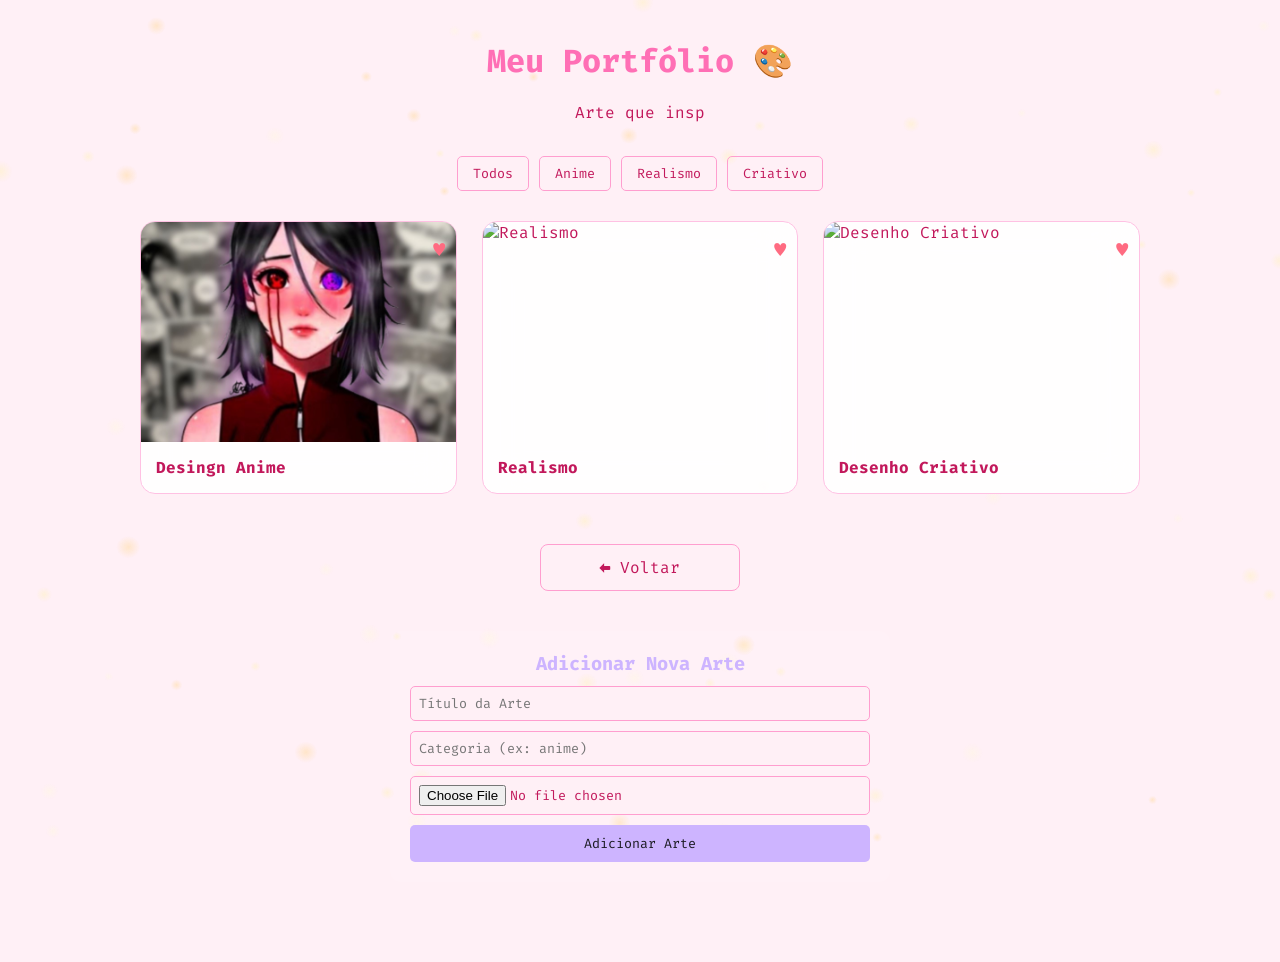
==== projetos.html @ d29a0813 "Criar projetos.html" ====
<!DOCTYPE html>
<html lang="pt-BR">
<head>
<meta charset="UTF-8">
<meta name="viewport" content="width=device-width, initial-scale=1.0">
<title>Portfólio | Artes da Nicoli</title>
<link href="https://fonts.googleapis.com/css2?family=Fira+Code&display=swap" rel="stylesheet">
<style>
*{margin:0;padding:0;box-sizing:border-box;font-family:'Fira Code', monospace;}
body{background:#1a1a22;color:#f2f2f2;min-height:100vh;padding:40px;position: relative;scroll-behavior:smooth;}
#particles{position:fixed;width:100%;height:100%;top:0;left:0;z-index:-1;pointer-events:none;}
.titulo{text-align:center;font-size:32px;margin-bottom:20px;color:#cdb4ff;}
.subtitulo{ text-align: center; margin-bottom: 30px; height: 24px; overflow: hidden; white-space: nowrap; }
.filtros{text-align:center;margin-bottom:30px;}
.filtros button{padding:8px 15px;margin:0 5px;border:1px solid #cdb4ff;border-radius:5px;background:transparent;color:#cdb4ff;cursor:pointer;transition:0.3s;}
.filtros button:hover{background:#cdb4ff;color:#1a1a22;}
.grid{display:grid;grid-template-columns:repeat(auto-fit,minmax(200px,1fr));gap:25px;max-width:1000px;margin:auto;}
.card{background:rgba(255,255,255,0.06);border:1px solid rgba(255,255,255,0.15);border-radius:15px;overflow:hidden;backdrop-filter:blur(20px);opacity:0;transform:translateY(40px);position:relative;transition:transform 0.5s ease, opacity 0.5s ease;}
.card.show{opacity:1;transform:translateY(0);}
.card:hover{transform:translateY(-10px) scale(1.03);box-shadow:0 0 15px #cdb4ff;}
.card img{width:100%;height:220px;object-fit:cover;cursor:pointer;display:block;}
.card h3{padding:15px;font-size:16px;}
.favorito{position:absolute;top:10px;right:10px;font-size:24px;color:#ff6b81;cursor:pointer;transition:0.3s;z-index:5;}
.favorito.active{color:#ffd700;}
.voltar{display:block;width:200px;text-align:center;margin:50px auto 0;padding:12px;border-radius:8px;border:1px solid #cdb4ff;color:#cdb4ff;text-decoration:none;transition:0.3s;cursor:pointer;}
.voltar:hover{background:#cdb4ff;color:#1a1a22;box-shadow:0 0 12px #cdb4ff;}
.lightbox{position:fixed;top:0;left:0;width:100%;height:100%;background:rgba(0,0,0,0.95);display:flex;justify-content:center;align-items:center;flex-direction:column;opacity:0;pointer-events:none;transition:0.4s; padding:20px;text-align:center;}
.lightbox.show{opacity:1;pointer-events:auto;}
.lightbox img{max-width:90%;max-height:60%;border-radius:10px;margin-bottom:15px;transition: opacity 0.5s ease-in-out; opacity:1;}
.lightbox img.fade-out{opacity:0;}
.lightbox h3{color:#cdb4ff;margin-bottom:10px;}
.loader{border:4px solid rgba(255,255,255,0.2);border-top:4px solid #cdb4ff;border-radius:50%;width:40px;height:40px;animation:spin 1s linear infinite;position:absolute;top:50%;left:50%;transform:translate(-50%,-50%);display:none;}
@keyframes spin{0%{transform:translate(-50%,-50%) rotate(0deg);}100%{transform:translate(-50%,-50%) rotate(360deg);}}
.fechar{position:absolute;top:25px;left:25px;padding:10px 18px;border-radius:8px;border:1px solid #cdb4ff;background:transparent;color:#cdb4ff;cursor:pointer;transition:0.3s;z-index:100;}
.fechar:hover{background:#cdb4ff;color:#1a1a22;}
.seta{position:absolute;top:50%;transform:translateY(-50%);font-size:40px;color:#cdb4ff;cursor:pointer;user-select:none;transition:0.3s;}
.seta:hover{transform:translateY(-50%) scale(1.1);}
.esquerda{left:20px;}
.direita{right:20px;}
#painel{max-width:500px;margin:40px auto;padding:20px;background:rgba(255,255,255,0.1);border-radius:10px;}
#painel h3{margin-bottom:10px;color:#cdb4ff;text-align:center;}
#painel input,#painel select{width:100%;padding:8px;margin-bottom:10px;border-radius:5px;border:1px solid #cdb4ff;background:transparent;color:#f2f2f2;}
#painel button{padding:10px 15px;border:none;border-radius:5px;background:#cdb4ff;color:#1a1a22;cursor:pointer;transition:0.3s;width:100%;}
#painel button:hover{background:#ff9ecf;}
@media(max-width:768px){.grid{grid-template-columns:repeat(auto-fit,minmax(150px,1fr));}.lightbox img{max-width:90%;max-height:70%;}}
@media(max-width:480px){.grid{grid-template-columns:1fr;gap:15px;}.lightbox img{max-width:95%;max-height:60%;}.seta{font-size:30px;}}
@media(prefers-color-scheme: light){
body{background:#fff0f6;color:#c2185b;}
.titulo{color:#ff6fb5;}
.card{background:rgba(255,255,255,0.9);border:1px solid #ffc1e3;}
.card:hover{box-shadow:0 0 15px #ff9ecf;}
.filtros button{border:1px solid #ff9ecf;color:#c2185b;}
.filtros button:hover{background:#ff9ecf;color:white;}
.voltar{border:1px solid #ff9ecf;color:#c2185b;}
.voltar:hover{background:#ff9ecf;color:white;box-shadow:0 0 12px #ff9ecf;}
.fechar{border:1px solid #ff9ecf;color:#c2185b;}
.fechar:hover{background:#ff9ecf;color:white;box-shadow:0 0 10px #ff9ecf;}
.seta{color:#ff9ecf;}
#painel input,#painel select{border:1px solid #ff9ecf;color:#c2185b;background:#fff0f6;}
}
</style>
</head>
<body>

<canvas id="particles"></canvas>

<h1 class="titulo">Meu Portfólio 🎨</h1>
<p class="subtitulo"></p>

<div class="filtros"></div>
<div class="grid" id="grid"></div>

<!-- botão voltar corrigido -->
<a class="voltar" id="botaoVoltar">⬅ Voltar</a>

<div class="lightbox" id="lightbox">
  <button class="fechar" id="fecharZoom">⬅ Voltar</button>
  <div class="seta esquerda" id="prev">❮</div>
  <div class="seta direita" id="next">❯</div>
  <h3 id="lightbox-titulo"></h3>
  <img id="lightbox-img">
  <div class="loader" id="lightbox-loader"></div>
</div>

<div id="painel">
  <h3>Adicionar Nova Arte</h3>
  <input type="text" id="tituloArte" placeholder="Título da Arte">
  <input type="text" id="categoriaArte" placeholder="Categoria (ex: anime)">
  <input type="file" id="fileImagem" accept="image/*">
  <button id="adicionarArte">Adicionar Arte</button>
</div>

<script>
/* ====================== partículas ====================== */
const canvas=document.getElementById("particles"),ctx=canvas.getContext("2d");
function ajustarCanvas(){canvas.width=document.body.scrollWidth;canvas.height=document.body.scrollHeight;}
ajustarCanvas();window.addEventListener("resize",ajustarCanvas);
let particles=[],cores=["#fff5e6","#fff1cc","#ffe0b3"];
for(let i=0;i<80;i++) particles.push({x:Math.random()*canvas.width,y:Math.random()*canvas.height,r:Math.random()*2+1,cor:cores[Math.floor(Math.random()*cores.length)],vel:Math.random()*0.3+0.1});
function draw(){ctx.clearRect(0,0,canvas.width,canvas.height);particles.forEach(p=>{let grad=ctx.createRadialGradient(p.x,p.y,0,p.x,p.y,p.r*4);grad.addColorStop(0,p.cor+"aa");grad.addColorStop(1,p.cor+"00");ctx.beginPath();ctx.arc(p.x,p.y,p.r*4,0,Math.PI*2);ctx.fillStyle=grad;ctx.fill();p.y+=p.vel;if(p.y>canvas.height)p.y=0;});requestAnimationFrame(draw);}
draw();

/* ====================== digitação ====================== */
const subtitulo=document.querySelector(".subtitulo");
let frases=["Arte que inspira","Criatividade sem limites","Bem-vindo ao meu mundo"];
let i=0,j=0,mostrar=true;
function digitar(){subtitulo.innerText=frases[i].slice(0,j);if(mostrar) j++; else j--; if(j>frases[i].length) mostrar=false; if(j===0){mostrar=true;i=(i+1)%frases.length;} setTimeout(digitar,100);}
digitar();

/* ====================== dados iniciais ====================== */
let artes=JSON.parse(localStorage.getItem("artes"))||[
  {titulo:"Desingn Anime",categoria:"anime",imagem:"arte1.jpg"},
  {titulo:"Realismo",categoria:"realismo",imagem:"arte2.jpg"},
  {titulo:"Desenho Criativo",categoria:"criativo",imagem:"arte3.jpg"}
];

/* ====================== renderizar artes ====================== */
function renderizarArtes(){
  const grid=document.getElementById("grid");
  const filtroDiv=document.querySelector(".filtros");
  grid.innerHTML="";
  const categorias=["todos",...new Set(artes.map(a=>a.categoria))];
  filtroDiv.innerHTML=categorias.map(c=>`<button data-categoria="${c}">${c.charAt(0).toUpperCase()+c.slice(1)}</button>`).join("");
  artes.forEach(a=>{
    const card=document.createElement("div");
    card.className="card";
    card.dataset.categoria=a.categoria;
    card.innerHTML=`<span class="favorito">♥</span><img data-src="${a.imagem}" alt="${a.titulo}"><h3>${a.titulo}</h3>`;
    grid.appendChild(card);
  });
  iniciarInteracoes();
  lazyLoadImages();
}
renderizarArtes();

/* ====================== lazy load ====================== */
function lazyLoadImages(){
  const imgs=document.querySelectorAll(".card img");
  const observer=new IntersectionObserver(entries=>{
    entries.forEach(entry=>{
      if(entry.isIntersecting){
        const img=entry.target;
        img.src=img.dataset.src;
        observer.unobserve(img);
      }
    });
  });
  imgs.forEach(img=>{
    img.src="";
    observer.observe(img);
  });
}

/* ====================== adicionar nova arte ====================== */
document.getElementById("adicionarArte").addEventListener("click",()=>{
  const titulo=document.getElementById("tituloArte").value;
  const categoria=document.getElementById("categoriaArte").value;
  const fileInput=document.getElementById("fileImagem");
  if(titulo && categoria && fileInput.files.length>0){
    const file=fileInput.files[0];
    const reader=new FileReader();
    reader.onload=function(e){
      const imagemData=e.target.result;
      artes.push({titulo:titulo,categoria:categoria,imagem:imagemData});
      localStorage.setItem("artes",JSON.stringify(artes));
      renderizarArtes();
      document.getElementById("tituloArte").value="";
      document.getElementById("categoriaArte").value="";
      fileInput.value="";
    };
    reader.readAsDataURL(file);
  } else alert("Preencha todos os campos e selecione uma imagem!");
});

/* ====================== interações cards e lightbox ====================== */
function iniciarInteracoes(){
  const cards=document.querySelectorAll(".card");
  const observer=new IntersectionObserver(entries=>{entries.forEach(entry=>{if(entry.isIntersecting){entry.target.classList.add("show");}})});
  cards.forEach(c=>observer.observe(c));

  document.querySelectorAll(".filtros button").forEach(btn=>{
    btn.addEventListener("click",()=>{
      const cat=btn.dataset.categoria;
      document.querySelectorAll(".card").forEach(c=>{
        if(cat=="todos"||c.dataset.categoria==cat){
          c.style.display="block";
          setTimeout(()=>{c.classList.add("show");},50);
        }else{
          c.classList.remove("show");
          setTimeout(()=>{c.style.display="none";},400);
        }
      });
    });
  });

  const imagens=document.querySelectorAll(".card img");
  const lightbox=document.getElementById("lightbox");
  const lightboxImg=document.getElementById("lightbox-img");
  const lightboxTitulo=document.getElementById("lightbox-titulo");
  const loader=document.getElementById("lightbox-loader");
  const next=document.getElementById("next");
  const prev=document.getElementById("prev");
  let index=0;

  function mostrarImagem(){
    const c=imagens[index].closest(".card");
    const novaSrc=imagens[index].src;
    const titulo=c.querySelector("h3").innerText;
    lightboxImg.classList.add("fade-out");
    loader.style.display="block";
    setTimeout(()=>{
      lightboxImg.src=novaSrc;
      lightboxTitulo.innerText=titulo;
      lightboxImg.onload=()=>loader.style.display="none";
      lightboxImg.classList.remove("fade-out");
    },250);
  }

  imagens.forEach((img,i)=>{img.addEventListener("click",()=>{index=i;mostrarImagem();lightbox.classList.add("show");});});
  next.onclick=()=>{index++;if(index>=imagens.length)index=0;mostrarImagem();};
  prev.onclick=()=>{index--;if(index<0)index=imagens.length-1;mostrarImagem();};
  document.getElementById("fecharZoom").onclick=()=>{lightbox.classList.remove("show");};

  document.addEventListener("keydown",(e)=>{
    if(lightbox.classList.contains("show")){
      if(e.key==="ArrowRight") next.onclick();
      if(e.key==="ArrowLeft") prev.onclick();
      if(e.key==="Escape") lightbox.classList.remove("show");
    }
  });

  let touchStartX=0,touchEndX=0;
  lightbox.addEventListener("touchstart",e=>{touchStartX=e.changedTouches[0].screenX;},false);
  lightbox.addEventListener("touchend",e=>{touchEndX=e.changedTouches[0].screenX;handleSwipeGesture();},false);
  function handleSwipeGesture(){
    const swipeDistance=touchEndX-touchStartX;
    const minSwipe=50;
    if(swipeDistance>minSwipe) prev.onclick();
    else if(swipeDistance<-minSwipe) next.onclick();
  }

  const favs=document.querySelectorAll(".favorito");
  favs.forEach(f=>{
    const imgSrc=f.nextElementSibling.src;
    if(localStorage.getItem("fav_"+imgSrc)) f.classList.add("active");
    f.addEventListener("click",()=>{
      f.classList.toggle("active");
      if(f.classList.contains("active")) localStorage.setItem("fav_"+imgSrc,"true");
      else localStorage.removeItem("fav_"+imgSrc);
    });
  });
}

/* ====================== botão voltar funcional ====================== */
document.getElementById("botaoVoltar").addEventListener("click",()=>{
  window.scrollTo({top:0,behavior:"smooth"});
});
</script>

</body>
</html>
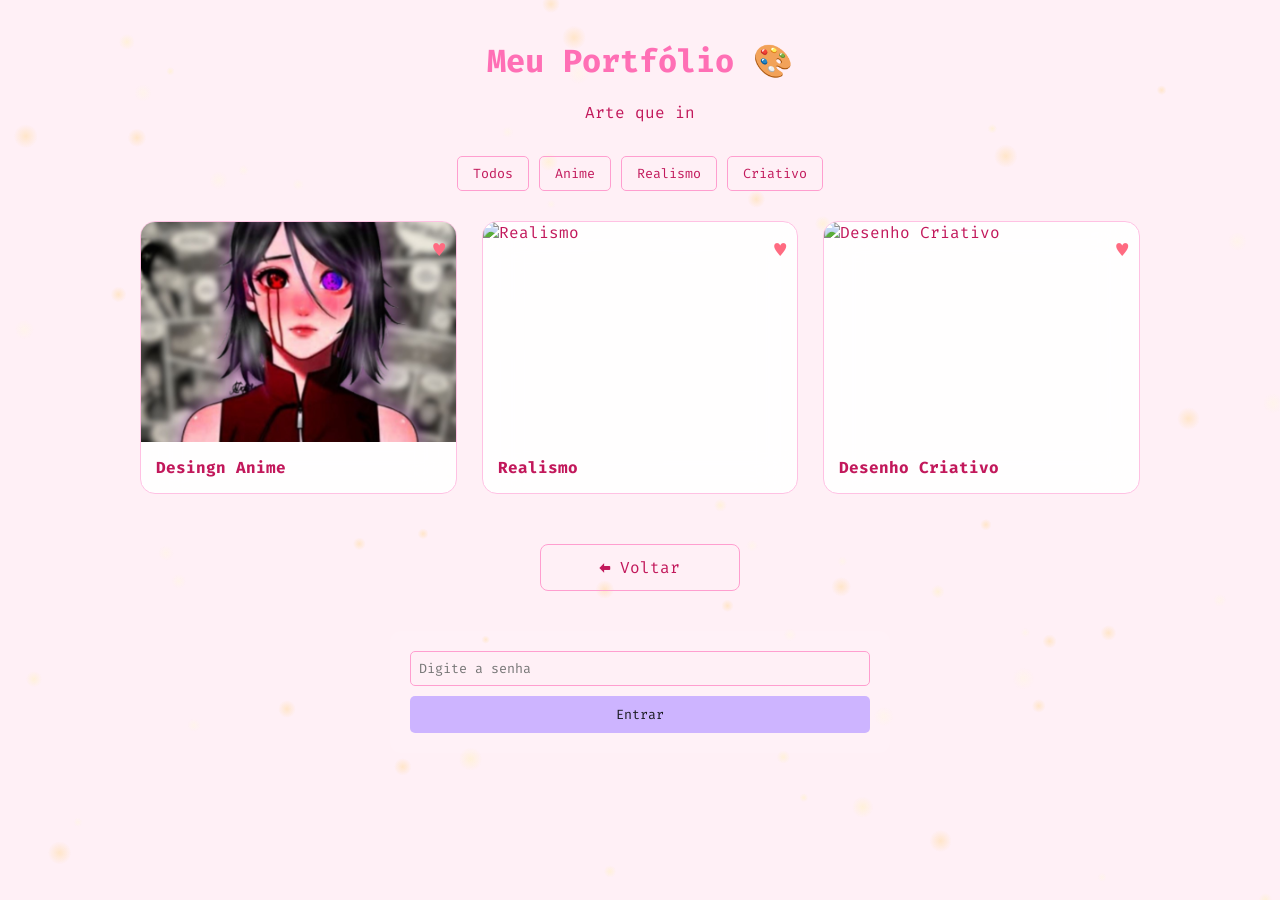
==== commit 28fcdbca: "Atualizar o projetos.html" ====
--- a/projetos.html
+++ b/projetos.html
@@ -37,11 +37,11 @@
 .seta:hover{transform:translateY(-50%) scale(1.1);}
 .esquerda{left:20px;}
 .direita{right:20px;}
-#painel{max-width:500px;margin:40px auto;padding:20px;background:rgba(255,255,255,0.1);border-radius:10px;}
-#painel h3{margin-bottom:10px;color:#cdb4ff;text-align:center;}
-#painel input,#painel select{width:100%;padding:8px;margin-bottom:10px;border-radius:5px;border:1px solid #cdb4ff;background:transparent;color:#f2f2f2;}
-#painel button{padding:10px 15px;border:none;border-radius:5px;background:#cdb4ff;color:#1a1a22;cursor:pointer;transition:0.3s;width:100%;}
-#painel button:hover{background:#ff9ecf;}
+#painel,#loginPainel{max-width:500px;margin:40px auto;padding:20px;background:rgba(255,255,255,0.1);border-radius:10px;transition:opacity 0.5s ease;}
+#painel h3,#loginPainel h3{margin-bottom:10px;color:#cdb4ff;text-align:center;}
+#painel input,#painel select,#loginPainel input{width:100%;padding:8px;margin-bottom:10px;border-radius:5px;border:1px solid #cdb4ff;background:transparent;color:#f2f2f2;}
+#painel button,#loginPainel button{padding:10px 15px;border:none;border-radius:5px;background:#cdb4ff;color:#1a1a22;cursor:pointer;transition:0.3s;width:100%;}
+#painel button:hover,#loginPainel button:hover{background:#ff9ecf;}
 @media(max-width:768px){.grid{grid-template-columns:repeat(auto-fit,minmax(150px,1fr));}.lightbox img{max-width:90%;max-height:70%;}}
 @media(max-width:480px){.grid{grid-template-columns:1fr;gap:15px;}.lightbox img{max-width:95%;max-height:60%;}.seta{font-size:30px;}}
 @media(prefers-color-scheme: light){
@@ -57,6 +57,7 @@
 .fechar:hover{background:#ff9ecf;color:white;box-shadow:0 0 10px #ff9ecf;}
 .seta{color:#ff9ecf;}
 #painel input,#painel select{border:1px solid #ff9ecf;color:#c2185b;background:#fff0f6;}
+#loginPainel input{border:1px solid #ff9ecf;color:#c2185b;background:#fff0f6;}
 }
 </style>
 </head>
@@ -70,7 +71,7 @@
 <div class="filtros"></div>
 <div class="grid" id="grid"></div>
 
-<!-- botão voltar corrigido -->
+<!-- botão voltar -->
 <a class="voltar" id="botaoVoltar">⬅ Voltar</a>
 
 <div class="lightbox" id="lightbox">
@@ -82,7 +83,14 @@
   <div class="loader" id="lightbox-loader"></div>
 </div>
 
-<div id="painel">
+<!-- Login para acessar o painel -->
+<div id="loginPainel">
+  <input type="password" id="senha" placeholder="Digite a senha">
+  <button id="entrar">Entrar</button>
+</div>
+
+<!-- Painel protegido -->
+<div id="painel" style="display:none;">
   <h3>Adicionar Nova Arte</h3>
   <input type="text" id="tituloArte" placeholder="Título da Arte">
   <input type="text" id="categoriaArte" placeholder="Categoria (ex: anime)">
@@ -150,6 +158,21 @@
     observer.observe(img);
   });
 }
+
+/* ====================== login para acessar o painel ====================== */
+const senhaCorreta = "nicoli123"; // defina sua senha
+document.getElementById("entrar").addEventListener("click", () => {
+  const valor = document.getElementById("senha").value;
+  if(valor === senhaCorreta){
+    document.getElementById("loginPainel").style.display = "none";
+    const painel=document.getElementById("painel");
+    painel.style.display = "block";
+    painel.style.opacity = 0;
+    setTimeout(()=>{painel.style.opacity = 1;},50);
+  } else {
+    alert("Senha incorreta!");
+  }
+});
 
 /* ====================== adicionar nova arte ====================== */
 document.getElementById("adicionarArte").addEventListener("click",()=>{
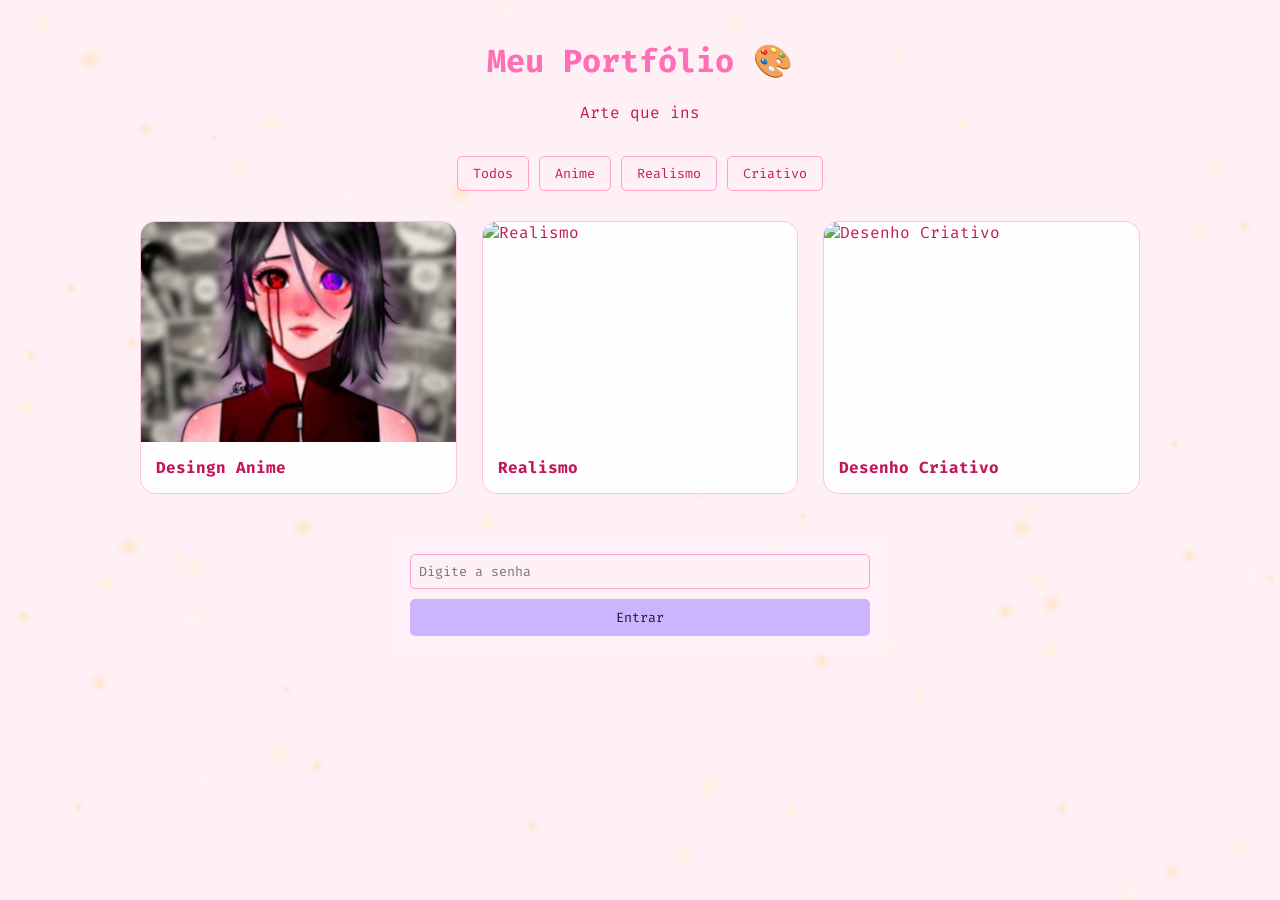
==== commit c5b1d7c8: "Atualizar o projetos.html" ====
--- a/projetos.html
+++ b/projetos.html
@@ -20,8 +20,6 @@
 .card:hover{transform:translateY(-10px) scale(1.03);box-shadow:0 0 15px #cdb4ff;}
 .card img{width:100%;height:220px;object-fit:cover;cursor:pointer;display:block;}
 .card h3{padding:15px;font-size:16px;}
-.favorito{position:absolute;top:10px;right:10px;font-size:24px;color:#ff6b81;cursor:pointer;transition:0.3s;z-index:5;}
-.favorito.active{color:#ffd700;}
 .voltar{display:block;width:200px;text-align:center;margin:50px auto 0;padding:12px;border-radius:8px;border:1px solid #cdb4ff;color:#cdb4ff;text-decoration:none;transition:0.3s;cursor:pointer;}
 .voltar:hover{background:#cdb4ff;color:#1a1a22;box-shadow:0 0 12px #cdb4ff;}
 .lightbox{position:fixed;top:0;left:0;width:100%;height:100%;background:rgba(0,0,0,0.95);display:flex;justify-content:center;align-items:center;flex-direction:column;opacity:0;pointer-events:none;transition:0.4s; padding:20px;text-align:center;}
@@ -71,9 +69,6 @@
 <div class="filtros"></div>
 <div class="grid" id="grid"></div>
 
-<!-- botão voltar -->
-<a class="voltar" id="botaoVoltar">⬅ Voltar</a>
-
 <div class="lightbox" id="lightbox">
   <button class="fechar" id="fecharZoom">⬅ Voltar</button>
   <div class="seta esquerda" id="prev">❮</div>
@@ -133,7 +128,7 @@
     const card=document.createElement("div");
     card.className="card";
     card.dataset.categoria=a.categoria;
-    card.innerHTML=`<span class="favorito">♥</span><img data-src="${a.imagem}" alt="${a.titulo}"><h3>${a.titulo}</h3>`;
+    card.innerHTML=`<img data-src="${a.imagem}" alt="${a.titulo}"><h3>${a.titulo}</h3>`;
     grid.appendChild(card);
   });
   iniciarInteracoes();
@@ -160,7 +155,7 @@
 }
 
 /* ====================== login para acessar o painel ====================== */
-const senhaCorreta = "nicoli123"; // defina sua senha
+const senhaCorreta = "nicart3392"; // senha alterada
 document.getElementById("entrar").addEventListener("click", () => {
   const valor = document.getElementById("senha").value;
   if(valor === senhaCorreta){
@@ -261,17 +256,6 @@
     if(swipeDistance>minSwipe) prev.onclick();
     else if(swipeDistance<-minSwipe) next.onclick();
   }
-
-  const favs=document.querySelectorAll(".favorito");
-  favs.forEach(f=>{
-    const imgSrc=f.nextElementSibling.src;
-    if(localStorage.getItem("fav_"+imgSrc)) f.classList.add("active");
-    f.addEventListener("click",()=>{
-      f.classList.toggle("active");
-      if(f.classList.contains("active")) localStorage.setItem("fav_"+imgSrc,"true");
-      else localStorage.removeItem("fav_"+imgSrc);
-    });
-  });
 }
 
 /* ====================== botão voltar funcional ====================== */
